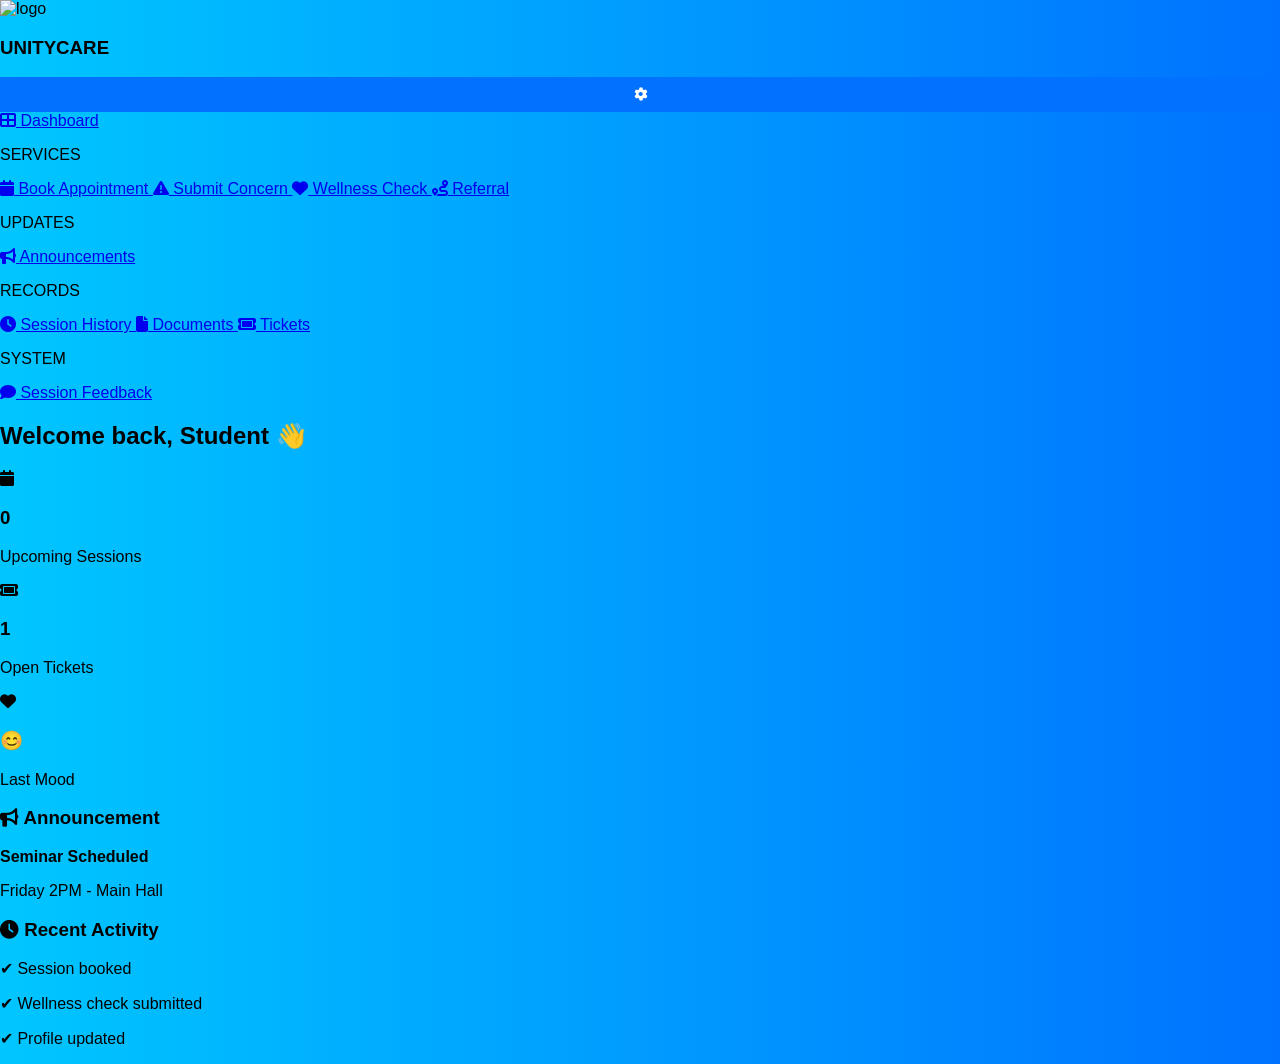
==== guidance_system/dashboard.html @ 026b47fd "Add files via upload" ====
<!DOCTYPE html>
<html lang="en" data-theme="light">
<head>
<meta charset="UTF-8">
<meta name="viewport" content="width=device-width, initial-scale=1.0">
<title>Student Dashboard</title>

<link rel="stylesheet" href="style.css">
<link href="https://cdnjs.cloudflare.com/ajax/libs/font-awesome/6.4.0/css/all.min.css" rel="stylesheet">
</head>

<body>

<!-- SIDEBAR (UNCHANGED) -->
<nav class="sidebar">

  <div class="logo-bar">

    <div class="logo">
      <img src="logo.png" alt="logo">
      <h3>UNITYCARE</h3>
    </div>

    <div class="settings-wrapper">

      <button class="settings-icon">
        <i class="fa fa-gear"></i>
      </button>

    </div>

  </div>

  <div class="menu">

    <a href="dashboard.html" class="active">
      <i class="fa fa-th-large"></i> Dashboard
    </a>

    <p class="menu-title">SERVICES</p>

    <a href="booking.html">
      <i class="fa fa-calendar"></i> Book Appointment
    </a>

    <a href="concerns.html">
      <i class="fa fa-exclamation-triangle"></i> Submit Concern
    </a>

    <a href="wellness.html">
      <i class="fa fa-heart"></i> Wellness Check
    </a>

    <a href="referral.html">
      <i class="fa fa-route"></i> Referral
    </a>

    <p class="menu-title">UPDATES</p>

    <a href="announcements.html">
      <i class="fa fa-bullhorn"></i> Announcements
    </a>

    <p class="menu-title">RECORDS</p>

    <a href="history.html">
      <i class="fa fa-clock"></i> Session History
    </a>

    <a href="documents.html">
      <i class="fa fa-file"></i> Documents
    </a>

    <a href="ticket.html">
      <i class="fa fa-ticket"></i> Tickets
    </a>

    <p class="menu-title">SYSTEM</p>

    <a href="feedback.html">
      <i class="fa fa-comment"></i> Session Feedback
    </a>

  </div>

</nav>

<!-- MAIN -->
<main class="main">

  <div class="topbar">
    <h2>Welcome back, Student 👋</h2>
  </div>

  <!-- STATS -->
  <div class="grid">

    <div class="card stat-card">
      <div class="stat-icon">
        <i class="fa fa-calendar"></i>
      </div>
      <div>
        <h3>0</h3>
        <p>Upcoming Sessions</p>
      </div>
    </div>

    <div class="card stat-card">
      <div class="stat-icon">
        <i class="fa fa-ticket"></i>
      </div>
      <div>
        <h3>1</h3>
        <p>Open Tickets</p>
      </div>
    </div>

    <div class="card stat-card">
      <div class="stat-icon">
        <i class="fa fa-heart"></i>
      </div>
      <div>
        <h3>😊</h3>
        <p>Last Mood</p>
      </div>
    </div>

  </div>

  <!-- CARDS -->
  <div class="grid">

    <div class="card">
      <h3><i class="fa fa-bullhorn"></i> Announcement</h3>
      <p><b>Seminar Scheduled</b></p>
      <p>Friday 2PM - Main Hall</p>
    </div>

    <div class="card">
      <h3><i class="fa fa-clock"></i> Recent Activity</h3>
      <p>✔ Session booked</p>
      <p>✔ Wellness check submitted</p>
      <p>✔ Profile updated</p>
    </div>

  </div>

</main>

</body>
</html>
---- guidance_system/style.css ----
body{
    font-family: Arial, sans-serif;
    background: linear-gradient(to right, #00c6ff, #0072ff);
    margin:0;
    padding:0;
}

.container{
    width:600px;
    margin:50px auto;
    background:white;
    padding:25px;
    border-radius:10px;
}

h1{
    text-align:center;
}

input, textarea{
    width:100%;
    padding:10px;
    margin:8px 0;
}

button{
    background:#0072ff;
    color:white;
    border:none;
    padding:10px;
    width:100%;
    cursor:pointer;
}

button:hover{
    background:#0057c2;
}

table{
    width:100%;
    margin-top:20px;
    border-collapse: collapse;
}

table, th, td{
    border:1px solid #ddd;
}

th, td{
    padding:10px;
    text-align:left;
}
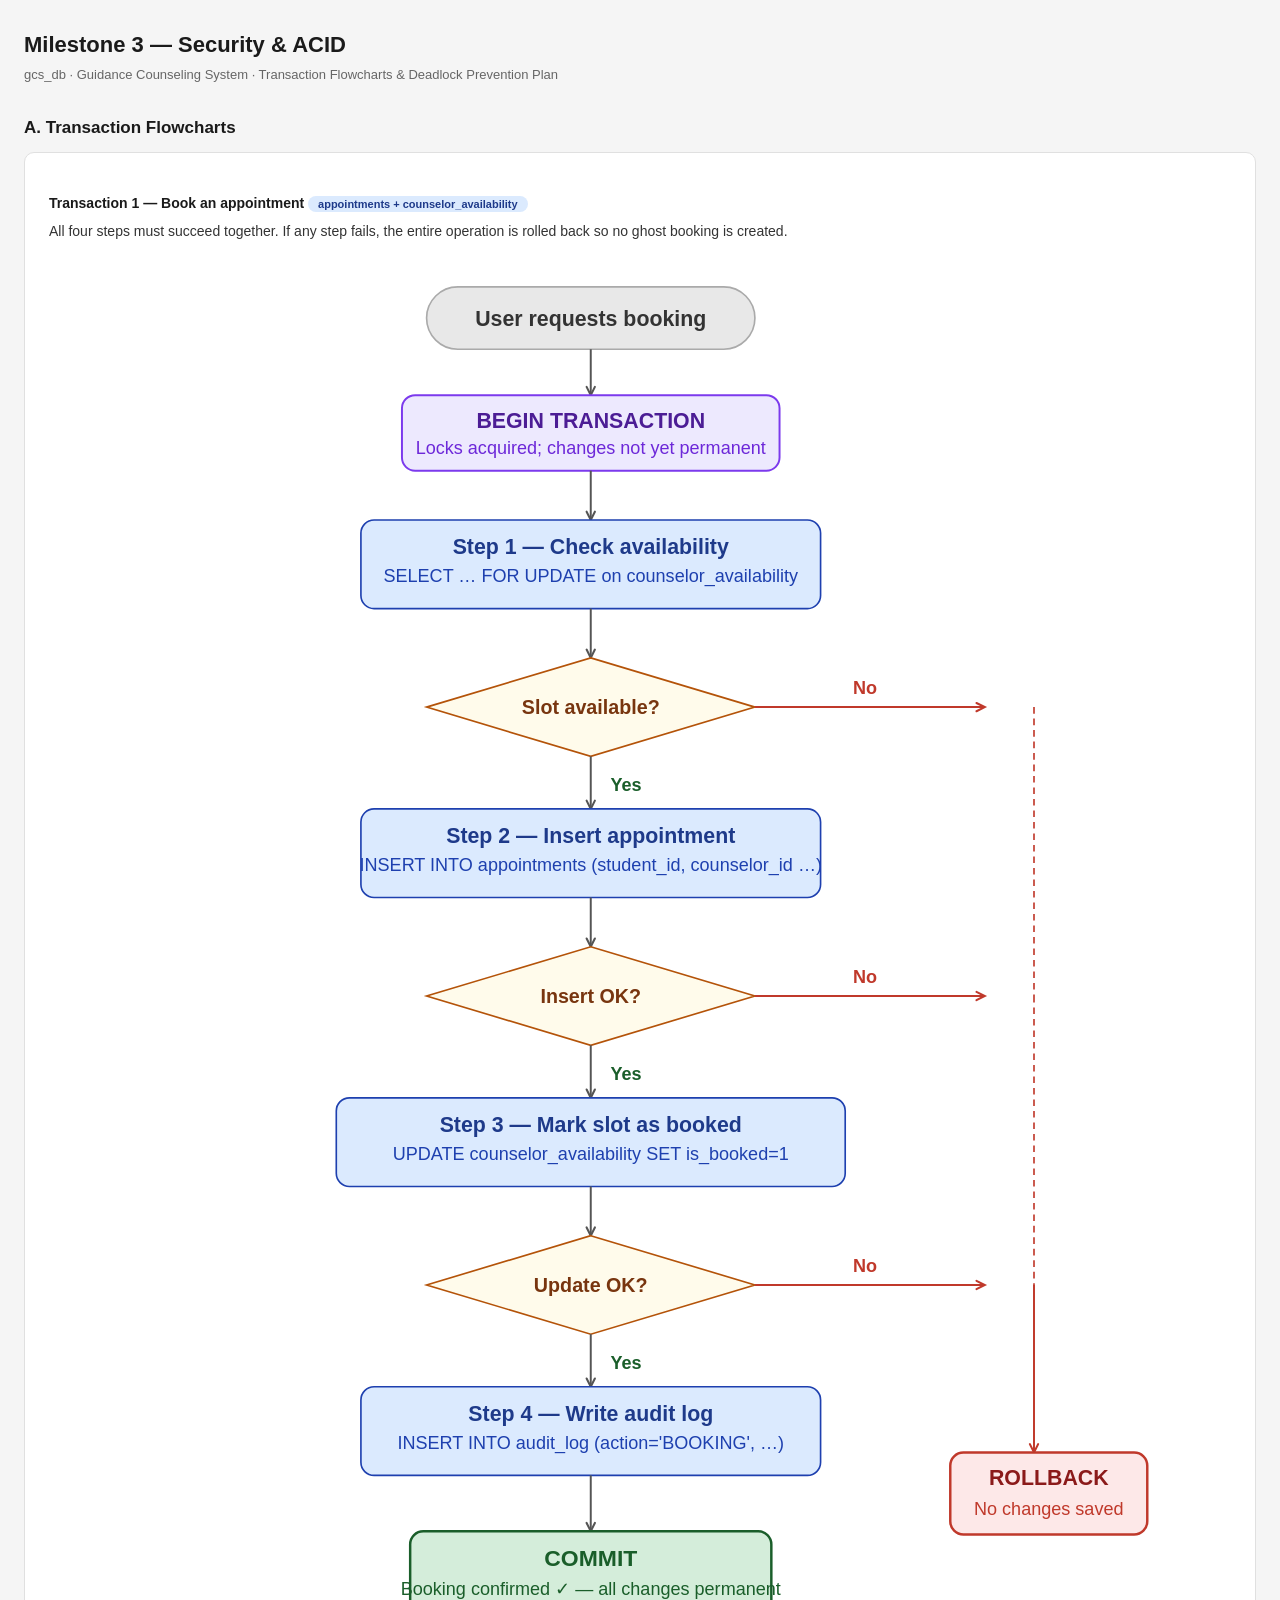
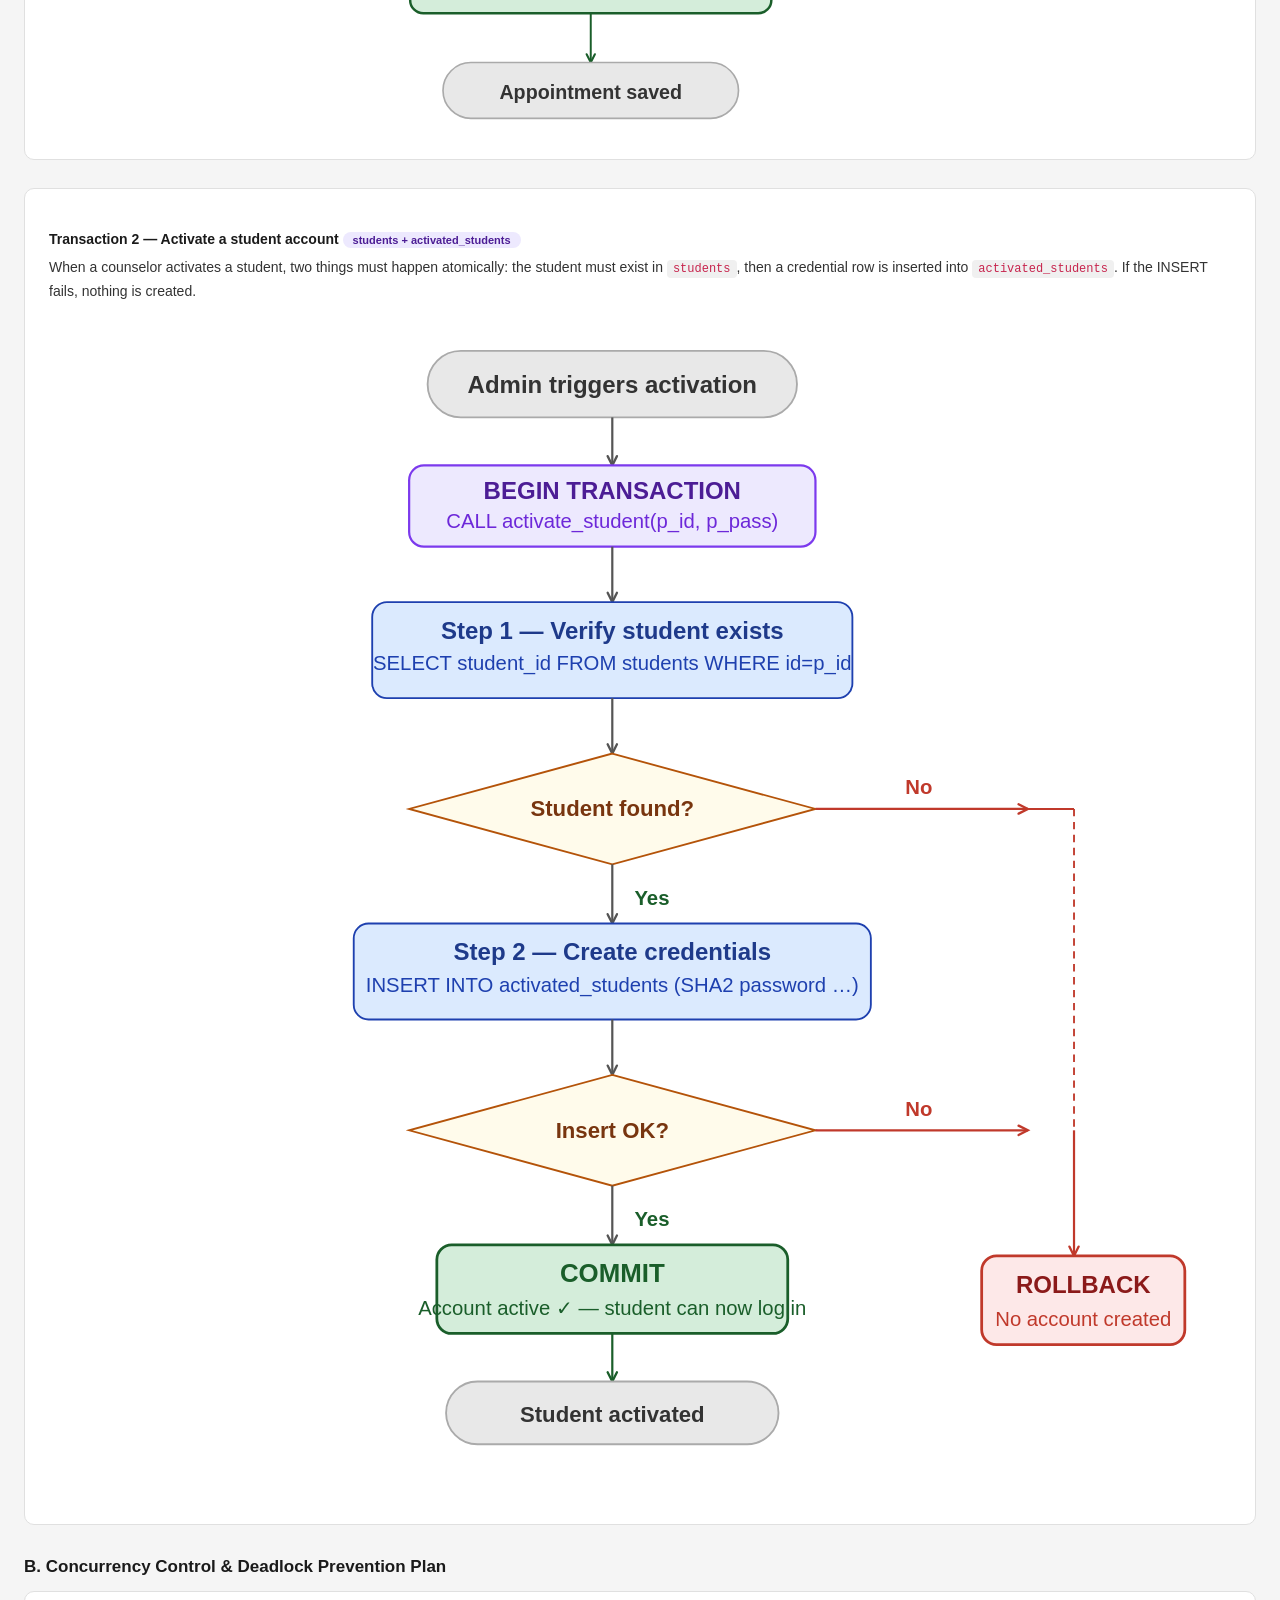
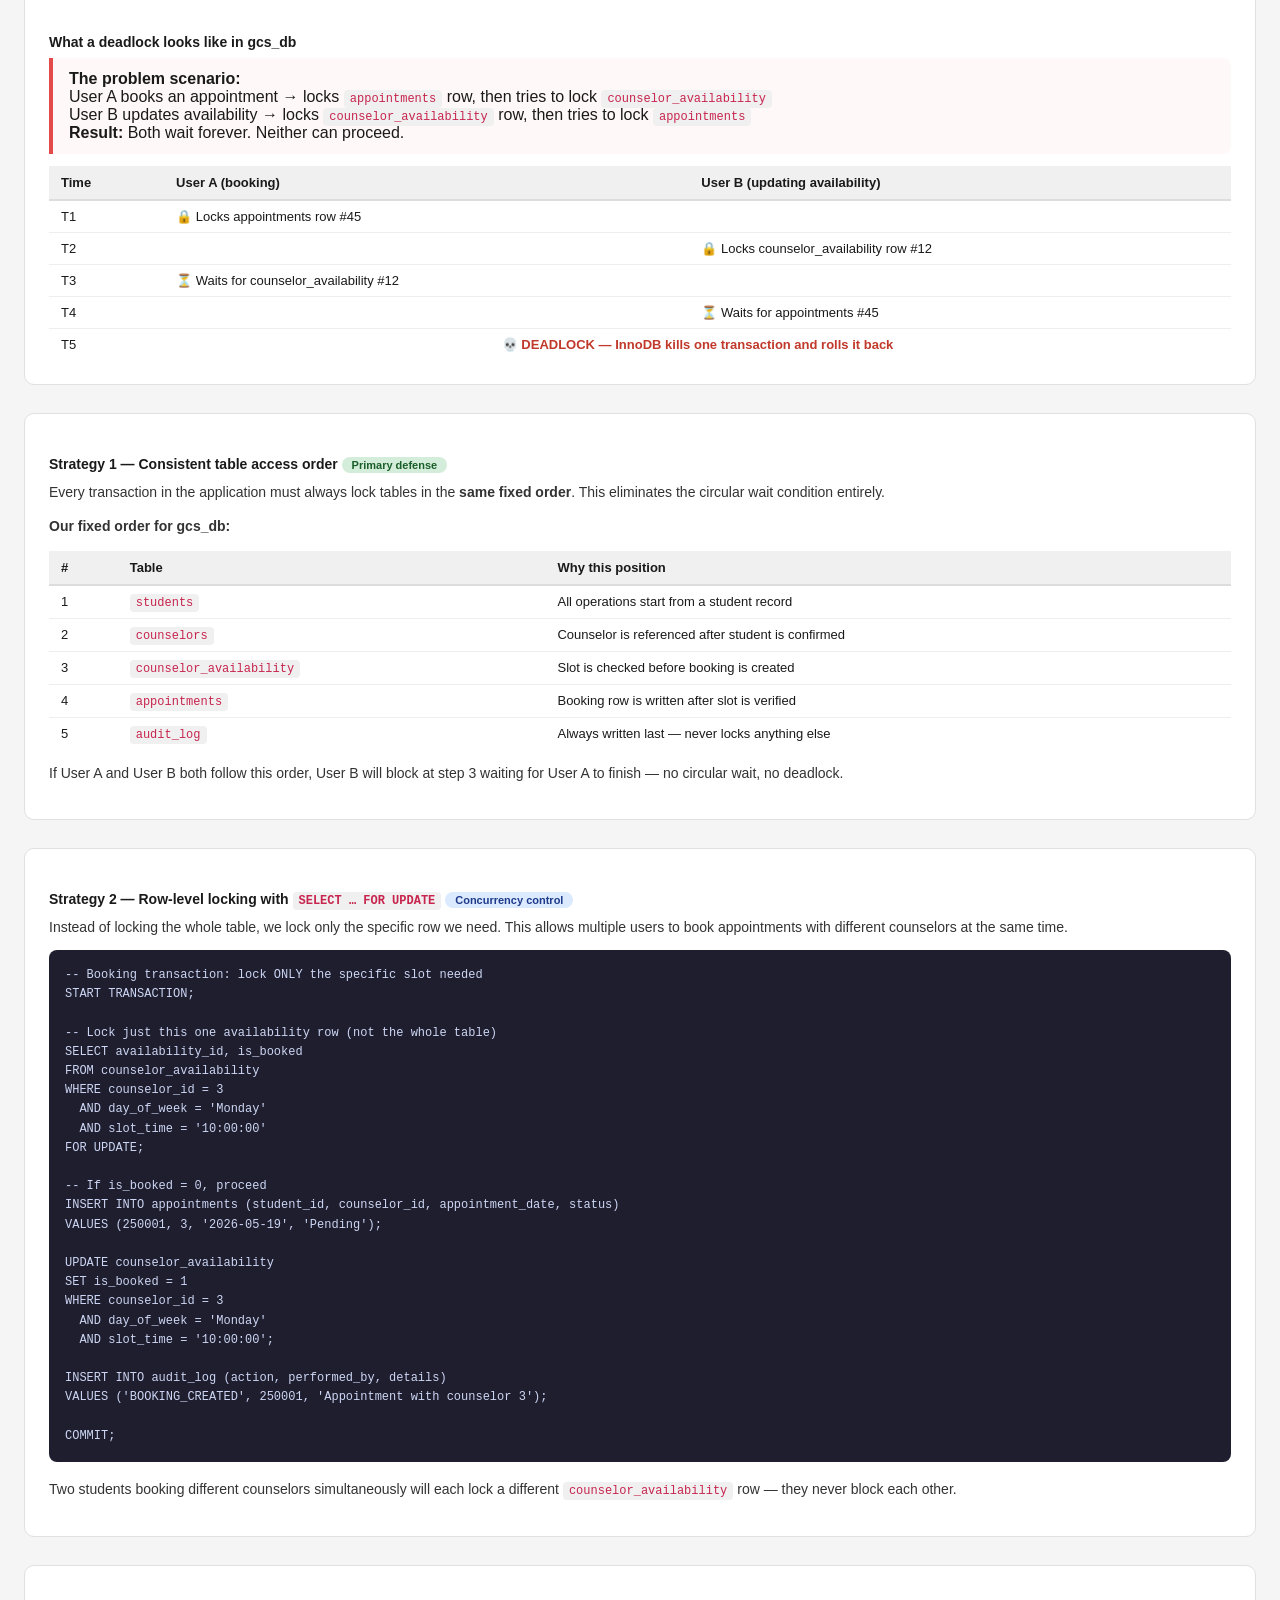
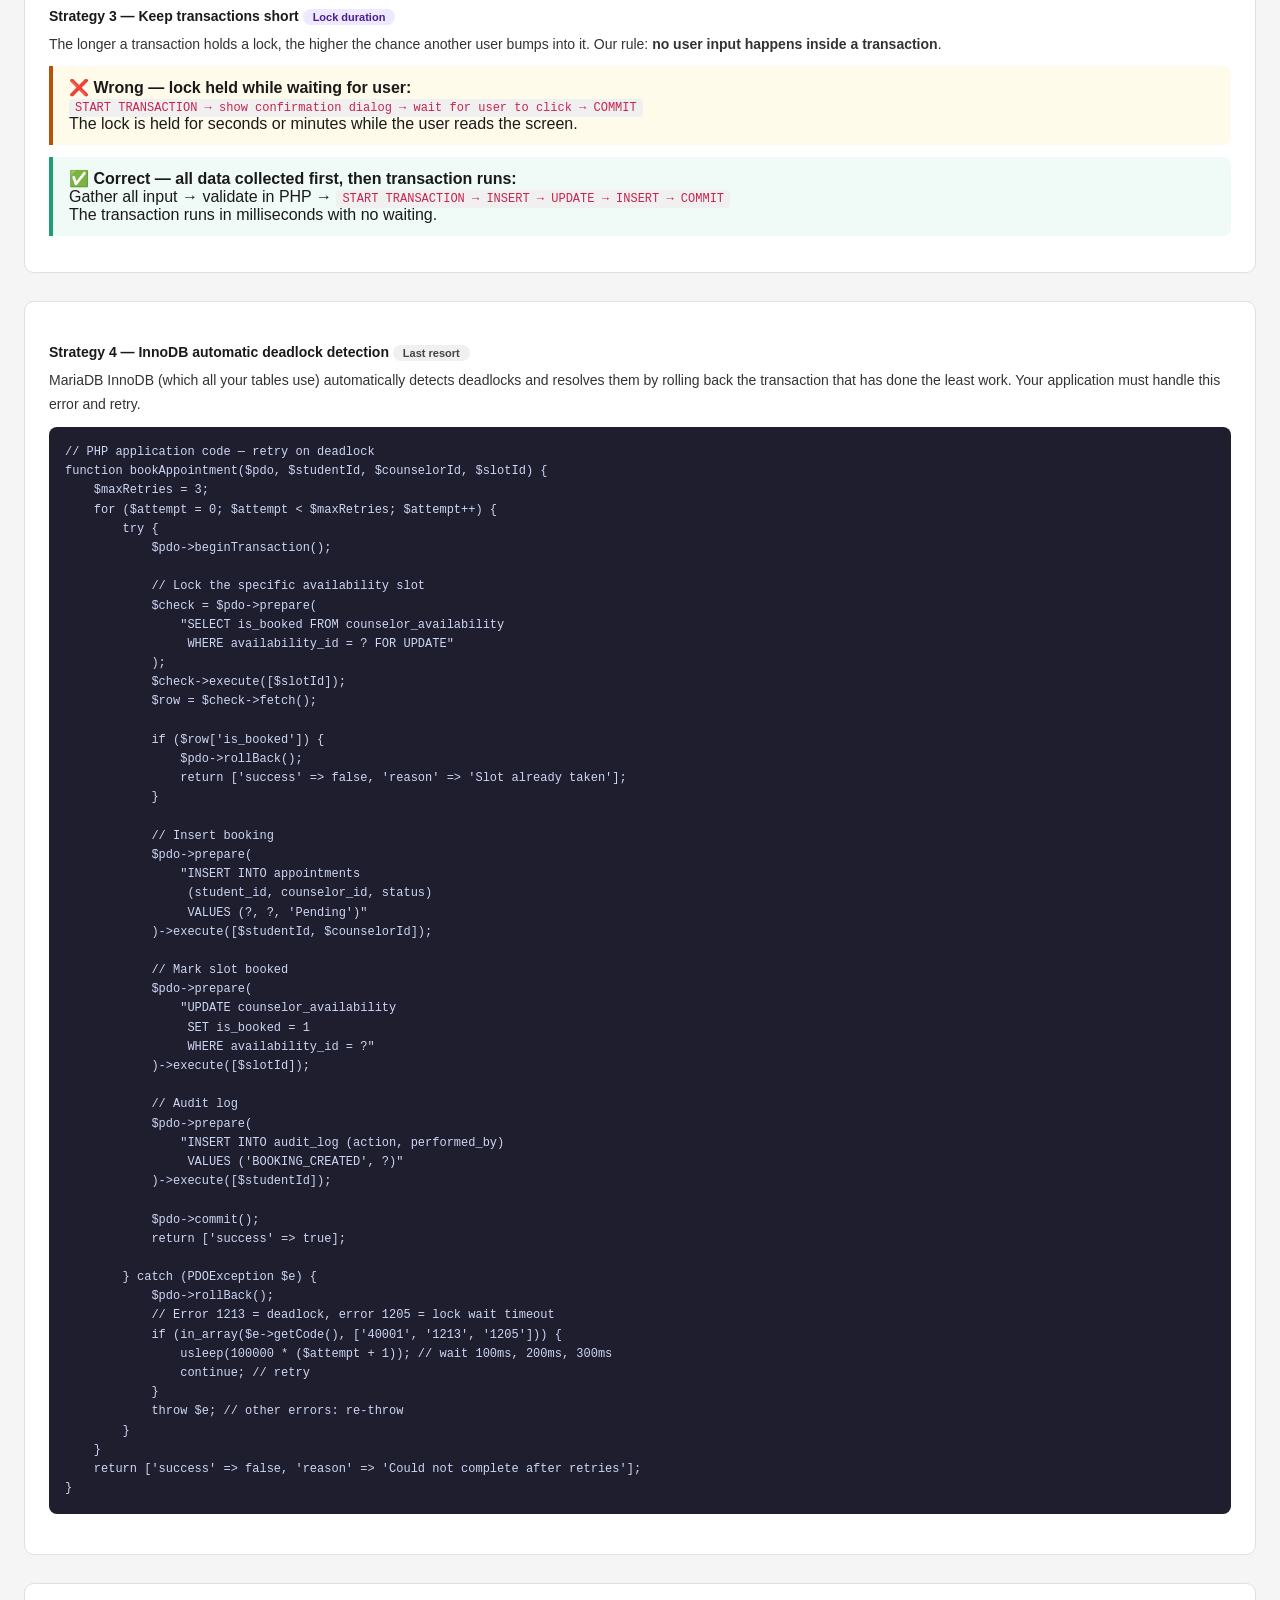
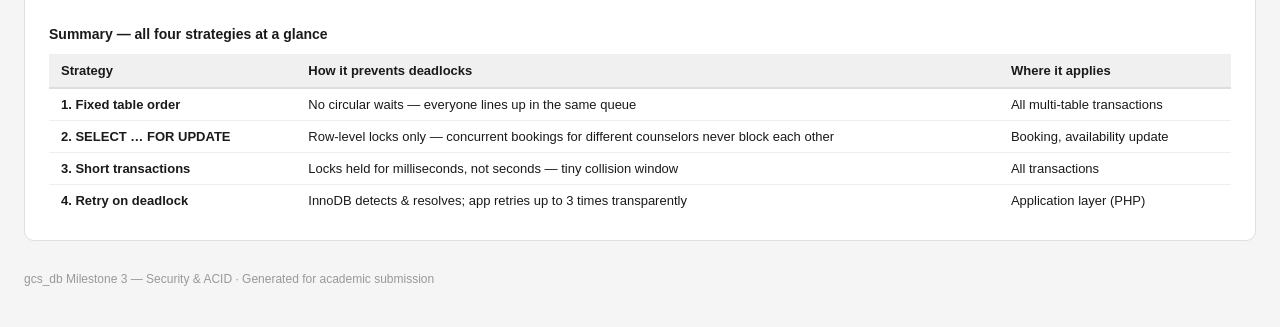
==== commit 223385da: "Dashboard" ====
--- a/guidance_system/dashboard.html
+++ b/guidance_system/dashboard.html
@@ -1,151 +1,414 @@
 <!DOCTYPE html>
-<html lang="en" data-theme="light">
+<html lang="en">
 <head>
-<meta charset="UTF-8">
-<meta name="viewport" content="width=device-width, initial-scale=1.0">
-<title>Student Dashboard</title>
-
-<link rel="stylesheet" href="style.css">
-<link href="https://cdnjs.cloudflare.com/ajax/libs/font-awesome/6.4.0/css/all.min.css" rel="stylesheet">
+<meta charset="UTF-8"/>
+<meta name="viewport" content="width=device-width, initial-scale=1.0"/>
+<title>Milestone 3 — gcs_db Security & ACID</title>
+<style>
+  * { box-sizing: border-box; margin: 0; padding: 0; }
+  body { font-family: Arial, sans-serif; background: #f5f5f5; color: #1a1a1a; padding: 32px 24px; }
+  h1 { font-size: 22px; font-weight: 700; margin-bottom: 6px; }
+  h2 { font-size: 17px; font-weight: 700; margin: 32px 0 14px; color: #1a1a1a; }
+  h3 { font-size: 14px; font-weight: 700; margin: 18px 0 8px; }
+  p  { font-size: 14px; line-height: 1.7; margin-bottom: 10px; color: #333; }
+  .subtitle { font-size: 13px; color: #666; margin-bottom: 28px; }
+  .card { background: #fff; border-radius: 10px; border: 1px solid #e0e0e0; padding: 24px; margin-bottom: 28px; }
+  code { background: #f0f0f0; border-radius: 4px; padding: 2px 6px; font-size: 12px; font-family: monospace; color: #c7254e; }
+  pre  { background: #1e1e2e; color: #cdd6f4; border-radius: 8px; padding: 16px; font-size: 12px; line-height: 1.6; overflow-x: auto; margin: 10px 0 16px; }
+  .tag { display: inline-block; padding: 2px 10px; border-radius: 12px; font-size: 11px; font-weight: 700; margin-right: 6px; }
+  .tag-green  { background: #d4edda; color: #1a5e2a; }
+  .tag-red    { background: #fde8e8; color: #8b1a1a; }
+  .tag-blue   { background: #dbeafe; color: #1e3a8a; }
+  .tag-purple { background: #ede9fe; color: #4c1d95; }
+  .tag-gray   { background: #f0f0f0; color: #444; }
+
+  /* --- Flowchart SVG wrapper --- */
+  .chart-wrap { overflow-x: auto; }
+
+  /* --- Deadlock table --- */
+  table { width: 100%; border-collapse: collapse; font-size: 13px; margin-top: 12px; }
+  th { background: #f0f0f0; text-align: left; padding: 9px 12px; border-bottom: 2px solid #ddd; }
+  td { padding: 8px 12px; border-bottom: 1px solid #eee; vertical-align: top; }
+  tr:last-child td { border-bottom: none; }
+
+  /* --- scenario boxes --- */
+  .scenario { border-left: 4px solid #e24b4a; background: #fff8f8; padding: 12px 16px; border-radius: 0 8px 8px 0; margin-bottom: 12px; }
+  .scenario.fix { border-left-color: #1d9e75; background: #f0faf6; }
+</style>
 </head>
-
 <body>
 
-<!-- SIDEBAR (UNCHANGED) -->
-<nav class="sidebar">
-
-  <div class="logo-bar">
-
-    <div class="logo">
-      <img src="logo.png" alt="logo">
-      <h3>UNITYCARE</h3>
-    </div>
-
-    <div class="settings-wrapper">
-
-      <button class="settings-icon">
-        <i class="fa fa-gear"></i>
-      </button>
-
-    </div>
-
+<h1>Milestone 3 — Security &amp; ACID</h1>
+<p class="subtitle">gcs_db · Guidance Counseling System · Transaction Flowcharts &amp; Deadlock Prevention Plan</p>
+
+<!-- ══════════════════════════════════════════════
+     SECTION 1 — TRANSACTION FLOWCHARTS
+═══════════════════════════════════════════════ -->
+<h2>A. Transaction Flowcharts</h2>
+
+<!-- FLOWCHART 1: Appointment Booking -->
+<div class="card">
+  <h3>Transaction 1 — Book an appointment <span class="tag tag-blue">appointments + counselor_availability</span></h3>
+  <p>All four steps must succeed together. If any step fails, the entire operation is rolled back so no ghost booking is created.</p>
+  <div class="chart-wrap">
+  <svg width="100%" viewBox="0 0 720 900" xmlns="http://www.w3.org/2000/svg" style="min-width:420px">
+    <defs>
+      <marker id="arr1" viewBox="0 0 10 10" refX="8" refY="5" markerWidth="7" markerHeight="7" orient="auto-start-reverse">
+        <path d="M2 2L8 5L2 8" fill="none" stroke="#555" stroke-width="1.5" stroke-linecap="round"/>
+      </marker>
+      <marker id="arr-red" viewBox="0 0 10 10" refX="8" refY="5" markerWidth="7" markerHeight="7" orient="auto-start-reverse">
+        <path d="M2 2L8 5L2 8" fill="none" stroke="#c0392b" stroke-width="1.5" stroke-linecap="round"/>
+      </marker>
+      <marker id="arr-green" viewBox="0 0 10 10" refX="8" refY="5" markerWidth="7" markerHeight="7" orient="auto-start-reverse">
+        <path d="M2 2L8 5L2 8" fill="none" stroke="#1a5e2a" stroke-width="1.5" stroke-linecap="round"/>
+      </marker>
+    </defs>
+
+    <!-- START -->
+    <rect x="230" y="20" width="200" height="38" rx="19" fill="#e8e8e8" stroke="#aaa" stroke-width="1"/>
+    <text x="330" y="44" text-anchor="middle" font-size="13" font-weight="700" fill="#333">User requests booking</text>
+
+    <line x1="330" y1="58" x2="330" y2="86" stroke="#555" stroke-width="1.2" marker-end="url(#arr1)"/>
+
+    <!-- BEGIN -->
+    <rect x="215" y="86" width="230" height="46" rx="8" fill="#ede9fe" stroke="#7c3aed" stroke-width="1.2"/>
+    <text x="330" y="106" text-anchor="middle" font-size="13" font-weight="700" fill="#4c1d95">BEGIN TRANSACTION</text>
+    <text x="330" y="122" text-anchor="middle" font-size="11" fill="#6d28d9">Locks acquired; changes not yet permanent</text>
+
+    <line x1="330" y1="132" x2="330" y2="162" stroke="#555" stroke-width="1.2" marker-end="url(#arr1)"/>
+
+    <!-- STEP 1 -->
+    <rect x="190" y="162" width="280" height="54" rx="8" fill="#dbeafe" stroke="#1e40af" stroke-width="1"/>
+    <text x="330" y="183" text-anchor="middle" font-size="13" font-weight="700" fill="#1e3a8a">Step 1 — Check availability</text>
+    <text x="330" y="200" text-anchor="middle" font-size="11" fill="#1e40af">SELECT … FOR UPDATE on counselor_availability</text>
+
+    <line x1="330" y1="216" x2="330" y2="246" stroke="#555" stroke-width="1.2" marker-end="url(#arr1)"/>
+
+    <!-- Diamond 1 -->
+    <polygon points="330,246 430,276 330,306 230,276" fill="#fffbeb" stroke="#b45309" stroke-width="1"/>
+    <text x="330" y="280" text-anchor="middle" font-size="12" font-weight="700" fill="#78350f">Slot available?</text>
+
+    <!-- Yes down -->
+    <line x1="330" y1="306" x2="330" y2="338" stroke="#555" stroke-width="1.2" marker-end="url(#arr1)"/>
+    <text x="342" y="327" font-size="11" fill="#1a5e2a" font-weight="700">Yes</text>
+
+    <!-- No right -->
+    <line x1="430" y1="276" x2="570" y2="276" stroke="#c0392b" stroke-width="1.2" marker-end="url(#arr-red)"/>
+    <text x="497" y="268" text-anchor="middle" font-size="11" fill="#c0392b" font-weight="700">No</text>
+
+    <!-- STEP 2 -->
+    <rect x="190" y="338" width="280" height="54" rx="8" fill="#dbeafe" stroke="#1e40af" stroke-width="1"/>
+    <text x="330" y="359" text-anchor="middle" font-size="13" font-weight="700" fill="#1e3a8a">Step 2 — Insert appointment</text>
+    <text x="330" y="376" text-anchor="middle" font-size="11" fill="#1e40af">INSERT INTO appointments (student_id, counselor_id …)</text>
+
+    <line x1="330" y1="392" x2="330" y2="422" stroke="#555" stroke-width="1.2" marker-end="url(#arr1)"/>
+
+    <!-- Diamond 2 -->
+    <polygon points="330,422 430,452 330,482 230,452" fill="#fffbeb" stroke="#b45309" stroke-width="1"/>
+    <text x="330" y="456" text-anchor="middle" font-size="12" font-weight="700" fill="#78350f">Insert OK?</text>
+
+    <line x1="330" y1="482" x2="330" y2="514" stroke="#555" stroke-width="1.2" marker-end="url(#arr1)"/>
+    <text x="342" y="503" font-size="11" fill="#1a5e2a" font-weight="700">Yes</text>
+
+    <line x1="430" y1="452" x2="570" y2="452" stroke="#c0392b" stroke-width="1.2" marker-end="url(#arr-red)"/>
+    <text x="497" y="444" text-anchor="middle" font-size="11" fill="#c0392b" font-weight="700">No</text>
+
+    <!-- STEP 3 -->
+    <rect x="175" y="514" width="310" height="54" rx="8" fill="#dbeafe" stroke="#1e40af" stroke-width="1"/>
+    <text x="330" y="535" text-anchor="middle" font-size="13" font-weight="700" fill="#1e3a8a">Step 3 — Mark slot as booked</text>
+    <text x="330" y="552" text-anchor="middle" font-size="11" fill="#1e40af">UPDATE counselor_availability SET is_booked=1</text>
+
+    <line x1="330" y1="568" x2="330" y2="598" stroke="#555" stroke-width="1.2" marker-end="url(#arr1)"/>
+
+    <!-- Diamond 3 -->
+    <polygon points="330,598 430,628 330,658 230,628" fill="#fffbeb" stroke="#b45309" stroke-width="1"/>
+    <text x="330" y="632" text-anchor="middle" font-size="12" font-weight="700" fill="#78350f">Update OK?</text>
+
+    <line x1="330" y1="658" x2="330" y2="690" stroke="#555" stroke-width="1.2" marker-end="url(#arr1)"/>
+    <text x="342" y="679" font-size="11" fill="#1a5e2a" font-weight="700">Yes</text>
+
+    <line x1="430" y1="628" x2="570" y2="628" stroke="#c0392b" stroke-width="1.2" marker-end="url(#arr-red)"/>
+    <text x="497" y="620" text-anchor="middle" font-size="11" fill="#c0392b" font-weight="700">No</text>
+
+    <!-- STEP 4 -->
+    <rect x="190" y="690" width="280" height="54" rx="8" fill="#dbeafe" stroke="#1e40af" stroke-width="1"/>
+    <text x="330" y="711" text-anchor="middle" font-size="13" font-weight="700" fill="#1e3a8a">Step 4 — Write audit log</text>
+    <text x="330" y="728" text-anchor="middle" font-size="11" fill="#1e40af">INSERT INTO audit_log (action='BOOKING', …)</text>
+
+    <line x1="330" y1="744" x2="330" y2="778" stroke="#555" stroke-width="1.2" marker-end="url(#arr1)"/>
+
+    <!-- COMMIT -->
+    <rect x="220" y="778" width="220" height="50" rx="8" fill="#d4edda" stroke="#1a5e2a" stroke-width="1.5"/>
+    <text x="330" y="799" text-anchor="middle" font-size="14" font-weight="700" fill="#1a5e2a">COMMIT</text>
+    <text x="330" y="817" text-anchor="middle" font-size="11" fill="#1a5e2a">Booking confirmed ✓ — all changes permanent</text>
+
+    <line x1="330" y1="828" x2="330" y2="858" stroke="#1a5e2a" stroke-width="1.2" marker-end="url(#arr-green)"/>
+
+    <!-- END -->
+    <rect x="240" y="858" width="180" height="34" rx="17" fill="#e8e8e8" stroke="#aaa" stroke-width="1"/>
+    <text x="330" y="880" text-anchor="middle" font-size="12" font-weight="700" fill="#333">Appointment saved</text>
+
+    <!-- ── ROLLBACK column ── -->
+    <!-- Vertical rail on right -->
+    <line x1="600" y1="276" x2="600" y2="452" stroke="#c0392b" stroke-width="1" stroke-dasharray="4 3"/>
+    <line x1="600" y1="452" x2="600" y2="628" stroke="#c0392b" stroke-width="1" stroke-dasharray="4 3"/>
+    <line x1="600" y1="628" x2="600" y2="730" stroke="#c0392b" stroke-width="1.2" marker-end="url(#arr-red)"/>
+
+    <!-- ROLLBACK box -->
+    <rect x="549" y="730" width="120" height="50" rx="8" fill="#fde8e8" stroke="#c0392b" stroke-width="1.5"/>
+    <text x="609" y="750" text-anchor="middle" font-size="13" font-weight="700" fill="#8b1a1a">ROLLBACK</text>
+    <text x="609" y="768" text-anchor="middle" font-size="11" fill="#c0392b">No changes saved</text>
+  </svg>
   </div>
-
-  <div class="menu">
-
-    <a href="dashboard.html" class="active">
-      <i class="fa fa-th-large"></i> Dashboard
-    </a>
-
-    <p class="menu-title">SERVICES</p>
-
-    <a href="booking.html">
-      <i class="fa fa-calendar"></i> Book Appointment
-    </a>
-
-    <a href="concerns.html">
-      <i class="fa fa-exclamation-triangle"></i> Submit Concern
-    </a>
-
-    <a href="wellness.html">
-      <i class="fa fa-heart"></i> Wellness Check
-    </a>
-
-    <a href="referral.html">
-      <i class="fa fa-route"></i> Referral
-    </a>
-
-    <p class="menu-title">UPDATES</p>
-
-    <a href="announcements.html">
-      <i class="fa fa-bullhorn"></i> Announcements
-    </a>
-
-    <p class="menu-title">RECORDS</p>
-
-    <a href="history.html">
-      <i class="fa fa-clock"></i> Session History
-    </a>
-
-    <a href="documents.html">
-      <i class="fa fa-file"></i> Documents
-    </a>
-
-    <a href="ticket.html">
-      <i class="fa fa-ticket"></i> Tickets
-    </a>
-
-    <p class="menu-title">SYSTEM</p>
-
-    <a href="feedback.html">
-      <i class="fa fa-comment"></i> Session Feedback
-    </a>
-
+</div>
+
+<!-- FLOWCHART 2: Student Activation -->
+<div class="card">
+  <h3>Transaction 2 — Activate a student account <span class="tag tag-purple">students + activated_students</span></h3>
+  <p>When a counselor activates a student, two things must happen atomically: the student must exist in <code>students</code>, then a credential row is inserted into <code>activated_students</code>. If the INSERT fails, nothing is created.</p>
+  <div class="chart-wrap">
+  <svg width="100%" viewBox="0 0 640 640" xmlns="http://www.w3.org/2000/svg" style="min-width:360px">
+    <defs>
+      <marker id="arr2" viewBox="0 0 10 10" refX="8" refY="5" markerWidth="7" markerHeight="7" orient="auto-start-reverse">
+        <path d="M2 2L8 5L2 8" fill="none" stroke="#555" stroke-width="1.5" stroke-linecap="round"/>
+      </marker>
+      <marker id="arr2r" viewBox="0 0 10 10" refX="8" refY="5" markerWidth="7" markerHeight="7" orient="auto-start-reverse">
+        <path d="M2 2L8 5L2 8" fill="none" stroke="#c0392b" stroke-width="1.5" stroke-linecap="round"/>
+      </marker>
+      <marker id="arr2g" viewBox="0 0 10 10" refX="8" refY="5" markerWidth="7" markerHeight="7" orient="auto-start-reverse">
+        <path d="M2 2L8 5L2 8" fill="none" stroke="#1a5e2a" stroke-width="1.5" stroke-linecap="round"/>
+      </marker>
+    </defs>
+    <!-- START -->
+    <rect x="205" y="20" width="200" height="36" rx="18" fill="#e8e8e8" stroke="#aaa" stroke-width="1"/>
+    <text x="305" y="43" text-anchor="middle" font-size="13" font-weight="700" fill="#333">Admin triggers activation</text>
+    <line x1="305" y1="56" x2="305" y2="82" stroke="#555" stroke-width="1.2" marker-end="url(#arr2)"/>
+    <!-- BEGIN -->
+    <rect x="195" y="82" width="220" height="44" rx="8" fill="#ede9fe" stroke="#7c3aed" stroke-width="1.2"/>
+    <text x="305" y="100" text-anchor="middle" font-size="13" font-weight="700" fill="#4c1d95">BEGIN TRANSACTION</text>
+    <text x="305" y="116" text-anchor="middle" font-size="11" fill="#6d28d9">CALL activate_student(p_id, p_pass)</text>
+    <line x1="305" y1="126" x2="305" y2="156" stroke="#555" stroke-width="1.2" marker-end="url(#arr2)"/>
+    <!-- STEP 1 -->
+    <rect x="175" y="156" width="260" height="52" rx="8" fill="#dbeafe" stroke="#1e40af" stroke-width="1"/>
+    <text x="305" y="176" text-anchor="middle" font-size="13" font-weight="700" fill="#1e3a8a">Step 1 — Verify student exists</text>
+    <text x="305" y="193" text-anchor="middle" font-size="11" fill="#1e40af">SELECT student_id FROM students WHERE id=p_id</text>
+    <line x1="305" y1="208" x2="305" y2="238" stroke="#555" stroke-width="1.2" marker-end="url(#arr2)"/>
+    <!-- Diamond 1 -->
+    <polygon points="305,238 415,268 305,298 195,268" fill="#fffbeb" stroke="#b45309" stroke-width="1"/>
+    <text x="305" y="272" text-anchor="middle" font-size="12" font-weight="700" fill="#78350f">Student found?</text>
+    <line x1="305" y1="298" x2="305" y2="330" stroke="#555" stroke-width="1.2" marker-end="url(#arr2)"/>
+    <text x="317" y="320" font-size="11" fill="#1a5e2a" font-weight="700">Yes</text>
+    <line x1="415" y1="268" x2="530" y2="268" stroke="#c0392b" stroke-width="1.2" marker-end="url(#arr2r)"/>
+    <text x="471" y="260" text-anchor="middle" font-size="11" fill="#c0392b" font-weight="700">No</text>
+    <!-- STEP 2 -->
+    <rect x="165" y="330" width="280" height="52" rx="8" fill="#dbeafe" stroke="#1e40af" stroke-width="1"/>
+    <text x="305" y="350" text-anchor="middle" font-size="13" font-weight="700" fill="#1e3a8a">Step 2 — Create credentials</text>
+    <text x="305" y="367" text-anchor="middle" font-size="11" fill="#1e40af">INSERT INTO activated_students (SHA2 password …)</text>
+    <line x1="305" y1="382" x2="305" y2="412" stroke="#555" stroke-width="1.2" marker-end="url(#arr2)"/>
+    <!-- Diamond 2 -->
+    <polygon points="305,412 415,442 305,472 195,442" fill="#fffbeb" stroke="#b45309" stroke-width="1"/>
+    <text x="305" y="446" text-anchor="middle" font-size="12" font-weight="700" fill="#78350f">Insert OK?</text>
+    <line x1="305" y1="472" x2="305" y2="504" stroke="#555" stroke-width="1.2" marker-end="url(#arr2)"/>
+    <text x="317" y="494" font-size="11" fill="#1a5e2a" font-weight="700">Yes</text>
+    <line x1="415" y1="442" x2="530" y2="442" stroke="#c0392b" stroke-width="1.2" marker-end="url(#arr2r)"/>
+    <text x="471" y="434" text-anchor="middle" font-size="11" fill="#c0392b" font-weight="700">No</text>
+    <!-- COMMIT -->
+    <rect x="210" y="504" width="190" height="48" rx="8" fill="#d4edda" stroke="#1a5e2a" stroke-width="1.5"/>
+    <text x="305" y="524" text-anchor="middle" font-size="14" font-weight="700" fill="#1a5e2a">COMMIT</text>
+    <text x="305" y="542" text-anchor="middle" font-size="11" fill="#1a5e2a">Account active ✓ — student can now log in</text>
+    <line x1="305" y1="552" x2="305" y2="578" stroke="#1a5e2a" stroke-width="1.2" marker-end="url(#arr2g)"/>
+    <!-- END -->
+    <rect x="215" y="578" width="180" height="34" rx="17" fill="#e8e8e8" stroke="#aaa" stroke-width="1"/>
+    <text x="305" y="600" text-anchor="middle" font-size="12" font-weight="700" fill="#333">Student activated</text>
+    <!-- ROLLBACK -->
+    <line x1="530" y1="268" x2="555" y2="268" stroke="#c0392b" stroke-width="1"/>
+    <line x1="555" y1="268" x2="555" y2="442" stroke="#c0392b" stroke-width="1" stroke-dasharray="4 3"/>
+    <line x1="555" y1="442" x2="555" y2="510" stroke="#c0392b" stroke-width="1.2" marker-end="url(#arr2r)"/>
+    <rect x="505" y="510" width="110" height="48" rx="8" fill="#fde8e8" stroke="#c0392b" stroke-width="1.5"/>
+    <text x="560" y="530" text-anchor="middle" font-size="13" font-weight="700" fill="#8b1a1a">ROLLBACK</text>
+    <text x="560" y="548" text-anchor="middle" font-size="11" fill="#c0392b">No account created</text>
+  </svg>
   </div>
-
-</nav>
-
-<!-- MAIN -->
-<main class="main">
-
-  <div class="topbar">
-    <h2>Welcome back, Student 👋</h2>
+</div>
+
+<!-- ══════════════════════════════════════════════
+     SECTION 2 — DEADLOCK PREVENTION
+═══════════════════════════════════════════════ -->
+<h2>B. Concurrency Control &amp; Deadlock Prevention Plan</h2>
+
+<!-- What is a deadlock -->
+<div class="card">
+  <h3>What a deadlock looks like in gcs_db</h3>
+  <div class="scenario">
+    <strong>The problem scenario:</strong><br/>
+    User A books an appointment → locks <code>appointments</code> row, then tries to lock <code>counselor_availability</code><br/>
+    User B updates availability → locks <code>counselor_availability</code> row, then tries to lock <code>appointments</code><br/>
+    <strong>Result:</strong> Both wait forever. Neither can proceed.
   </div>
 
-  <!-- STATS -->
-  <div class="grid">
-
-    <div class="card stat-card">
-      <div class="stat-icon">
-        <i class="fa fa-calendar"></i>
-      </div>
-      <div>
-        <h3>0</h3>
-        <p>Upcoming Sessions</p>
-      </div>
-    </div>
-
-    <div class="card stat-card">
-      <div class="stat-icon">
-        <i class="fa fa-ticket"></i>
-      </div>
-      <div>
-        <h3>1</h3>
-        <p>Open Tickets</p>
-      </div>
-    </div>
-
-    <div class="card stat-card">
-      <div class="stat-icon">
-        <i class="fa fa-heart"></i>
-      </div>
-      <div>
-        <h3>😊</h3>
-        <p>Last Mood</p>
-      </div>
-    </div>
-
+  <table>
+    <tr><th>Time</th><th>User A (booking)</th><th>User B (updating availability)</th></tr>
+    <tr><td>T1</td><td>🔒 Locks appointments row #45</td><td></td></tr>
+    <tr><td>T2</td><td></td><td>🔒 Locks counselor_availability row #12</td></tr>
+    <tr><td>T3</td><td>⏳ Waits for counselor_availability #12</td><td></td></tr>
+    <tr><td>T4</td><td></td><td>⏳ Waits for appointments #45</td></tr>
+    <tr><td>T5</td><td colspan="2" style="text-align:center;color:#c0392b;font-weight:700">💀 DEADLOCK — InnoDB kills one transaction and rolls it back</td></tr>
+  </table>
+</div>
+
+<!-- Strategy 1 -->
+<div class="card">
+  <h3>Strategy 1 — Consistent table access order <span class="tag tag-green">Primary defense</span></h3>
+  <p>Every transaction in the application must always lock tables in the <strong>same fixed order</strong>. This eliminates the circular wait condition entirely.</p>
+  <p><strong>Our fixed order for gcs_db:</strong></p>
+  <table>
+    <tr><th>#</th><th>Table</th><th>Why this position</th></tr>
+    <tr><td>1</td><td><code>students</code></td><td>All operations start from a student record</td></tr>
+    <tr><td>2</td><td><code>counselors</code></td><td>Counselor is referenced after student is confirmed</td></tr>
+    <tr><td>3</td><td><code>counselor_availability</code></td><td>Slot is checked before booking is created</td></tr>
+    <tr><td>4</td><td><code>appointments</code></td><td>Booking row is written after slot is verified</td></tr>
+    <tr><td>5</td><td><code>audit_log</code></td><td>Always written last — never locks anything else</td></tr>
+  </table>
+  <p style="margin-top:12px">If User A and User B both follow this order, User B will block at step 3 waiting for User A to finish — no circular wait, no deadlock.</p>
+</div>
+
+<!-- Strategy 2 -->
+<div class="card">
+  <h3>Strategy 2 — Row-level locking with <code>SELECT … FOR UPDATE</code> <span class="tag tag-blue">Concurrency control</span></h3>
+  <p>Instead of locking the whole table, we lock only the specific row we need. This allows multiple users to book appointments with different counselors at the same time.</p>
+  <pre>-- Booking transaction: lock ONLY the specific slot needed
+START TRANSACTION;
+
+-- Lock just this one availability row (not the whole table)
+SELECT availability_id, is_booked
+FROM counselor_availability
+WHERE counselor_id = 3
+  AND day_of_week = 'Monday'
+  AND slot_time = '10:00:00'
+FOR UPDATE;
+
+-- If is_booked = 0, proceed
+INSERT INTO appointments (student_id, counselor_id, appointment_date, status)
+VALUES (250001, 3, '2026-05-19', 'Pending');
+
+UPDATE counselor_availability
+SET is_booked = 1
+WHERE counselor_id = 3
+  AND day_of_week = 'Monday'
+  AND slot_time = '10:00:00';
+
+INSERT INTO audit_log (action, performed_by, details)
+VALUES ('BOOKING_CREATED', 250001, 'Appointment with counselor 3');
+
+COMMIT;</pre>
+  <p>Two students booking different counselors simultaneously will each lock a different <code>counselor_availability</code> row — they never block each other.</p>
+</div>
+
+<!-- Strategy 3 -->
+<div class="card">
+  <h3>Strategy 3 — Keep transactions short <span class="tag tag-purple">Lock duration</span></h3>
+  <p>The longer a transaction holds a lock, the higher the chance another user bumps into it. Our rule: <strong>no user input happens inside a transaction</strong>.</p>
+  <div class="scenario" style="border-left-color:#b45309;background:#fffbeb">
+    <strong>❌ Wrong — lock held while waiting for user:</strong><br/>
+    <code>START TRANSACTION → show confirmation dialog → wait for user to click → COMMIT</code><br/>
+    The lock is held for seconds or minutes while the user reads the screen.
   </div>
-
-  <!-- CARDS -->
-  <div class="grid">
-
-    <div class="card">
-      <h3><i class="fa fa-bullhorn"></i> Announcement</h3>
-      <p><b>Seminar Scheduled</b></p>
-      <p>Friday 2PM - Main Hall</p>
-    </div>
-
-    <div class="card">
-      <h3><i class="fa fa-clock"></i> Recent Activity</h3>
-      <p>✔ Session booked</p>
-      <p>✔ Wellness check submitted</p>
-      <p>✔ Profile updated</p>
-    </div>
-
+  <div class="scenario fix">
+    <strong>✅ Correct — all data collected first, then transaction runs:</strong><br/>
+    Gather all input → validate in PHP → <code>START TRANSACTION → INSERT → UPDATE → INSERT → COMMIT</code><br/>
+    The transaction runs in milliseconds with no waiting.
   </div>
-
-</main>
-
+</div>
+
+<!-- Strategy 4 -->
+<div class="card">
+  <h3>Strategy 4 — InnoDB automatic deadlock detection <span class="tag tag-gray">Last resort</span></h3>
+  <p>MariaDB InnoDB (which all your tables use) automatically detects deadlocks and resolves them by rolling back the transaction that has done the least work. Your application must handle this error and retry.</p>
+  <pre>// PHP application code — retry on deadlock
+function bookAppointment($pdo, $studentId, $counselorId, $slotId) {
+    $maxRetries = 3;
+    for ($attempt = 0; $attempt < $maxRetries; $attempt++) {
+        try {
+            $pdo->beginTransaction();
+
+            // Lock the specific availability slot
+            $check = $pdo->prepare(
+                "SELECT is_booked FROM counselor_availability
+                 WHERE availability_id = ? FOR UPDATE"
+            );
+            $check->execute([$slotId]);
+            $row = $check->fetch();
+
+            if ($row['is_booked']) {
+                $pdo->rollBack();
+                return ['success' => false, 'reason' => 'Slot already taken'];
+            }
+
+            // Insert booking
+            $pdo->prepare(
+                "INSERT INTO appointments
+                 (student_id, counselor_id, status)
+                 VALUES (?, ?, 'Pending')"
+            )->execute([$studentId, $counselorId]);
+
+            // Mark slot booked
+            $pdo->prepare(
+                "UPDATE counselor_availability
+                 SET is_booked = 1
+                 WHERE availability_id = ?"
+            )->execute([$slotId]);
+
+            // Audit log
+            $pdo->prepare(
+                "INSERT INTO audit_log (action, performed_by)
+                 VALUES ('BOOKING_CREATED', ?)"
+            )->execute([$studentId]);
+
+            $pdo->commit();
+            return ['success' => true];
+
+        } catch (PDOException $e) {
+            $pdo->rollBack();
+            // Error 1213 = deadlock, error 1205 = lock wait timeout
+            if (in_array($e->getCode(), ['40001', '1213', '1205'])) {
+                usleep(100000 * ($attempt + 1)); // wait 100ms, 200ms, 300ms
+                continue; // retry
+            }
+            throw $e; // other errors: re-throw
+        }
+    }
+    return ['success' => false, 'reason' => 'Could not complete after retries'];
+}</pre>
+</div>
+
+<!-- Summary table -->
+<div class="card">
+  <h3>Summary — all four strategies at a glance</h3>
+  <table>
+    <tr><th>Strategy</th><th>How it prevents deadlocks</th><th>Where it applies</th></tr>
+    <tr>
+      <td><strong>1. Fixed table order</strong></td>
+      <td>No circular waits — everyone lines up in the same queue</td>
+      <td>All multi-table transactions</td>
+    </tr>
+    <tr>
+      <td><strong>2. SELECT … FOR UPDATE</strong></td>
+      <td>Row-level locks only — concurrent bookings for different counselors never block each other</td>
+      <td>Booking, availability update</td>
+    </tr>
+    <tr>
+      <td><strong>3. Short transactions</strong></td>
+      <td>Locks held for milliseconds, not seconds — tiny collision window</td>
+      <td>All transactions</td>
+    </tr>
+    <tr>
+      <td><strong>4. Retry on deadlock</strong></td>
+      <td>InnoDB detects &amp; resolves; app retries up to 3 times transparently</td>
+      <td>Application layer (PHP)</td>
+    </tr>
+  </table>
+</div>
+
+<p style="font-size:12px;color:#999;margin-top:24px">gcs_db Milestone 3 — Security &amp; ACID · Generated for academic submission</p>
 </body>
 </html>
